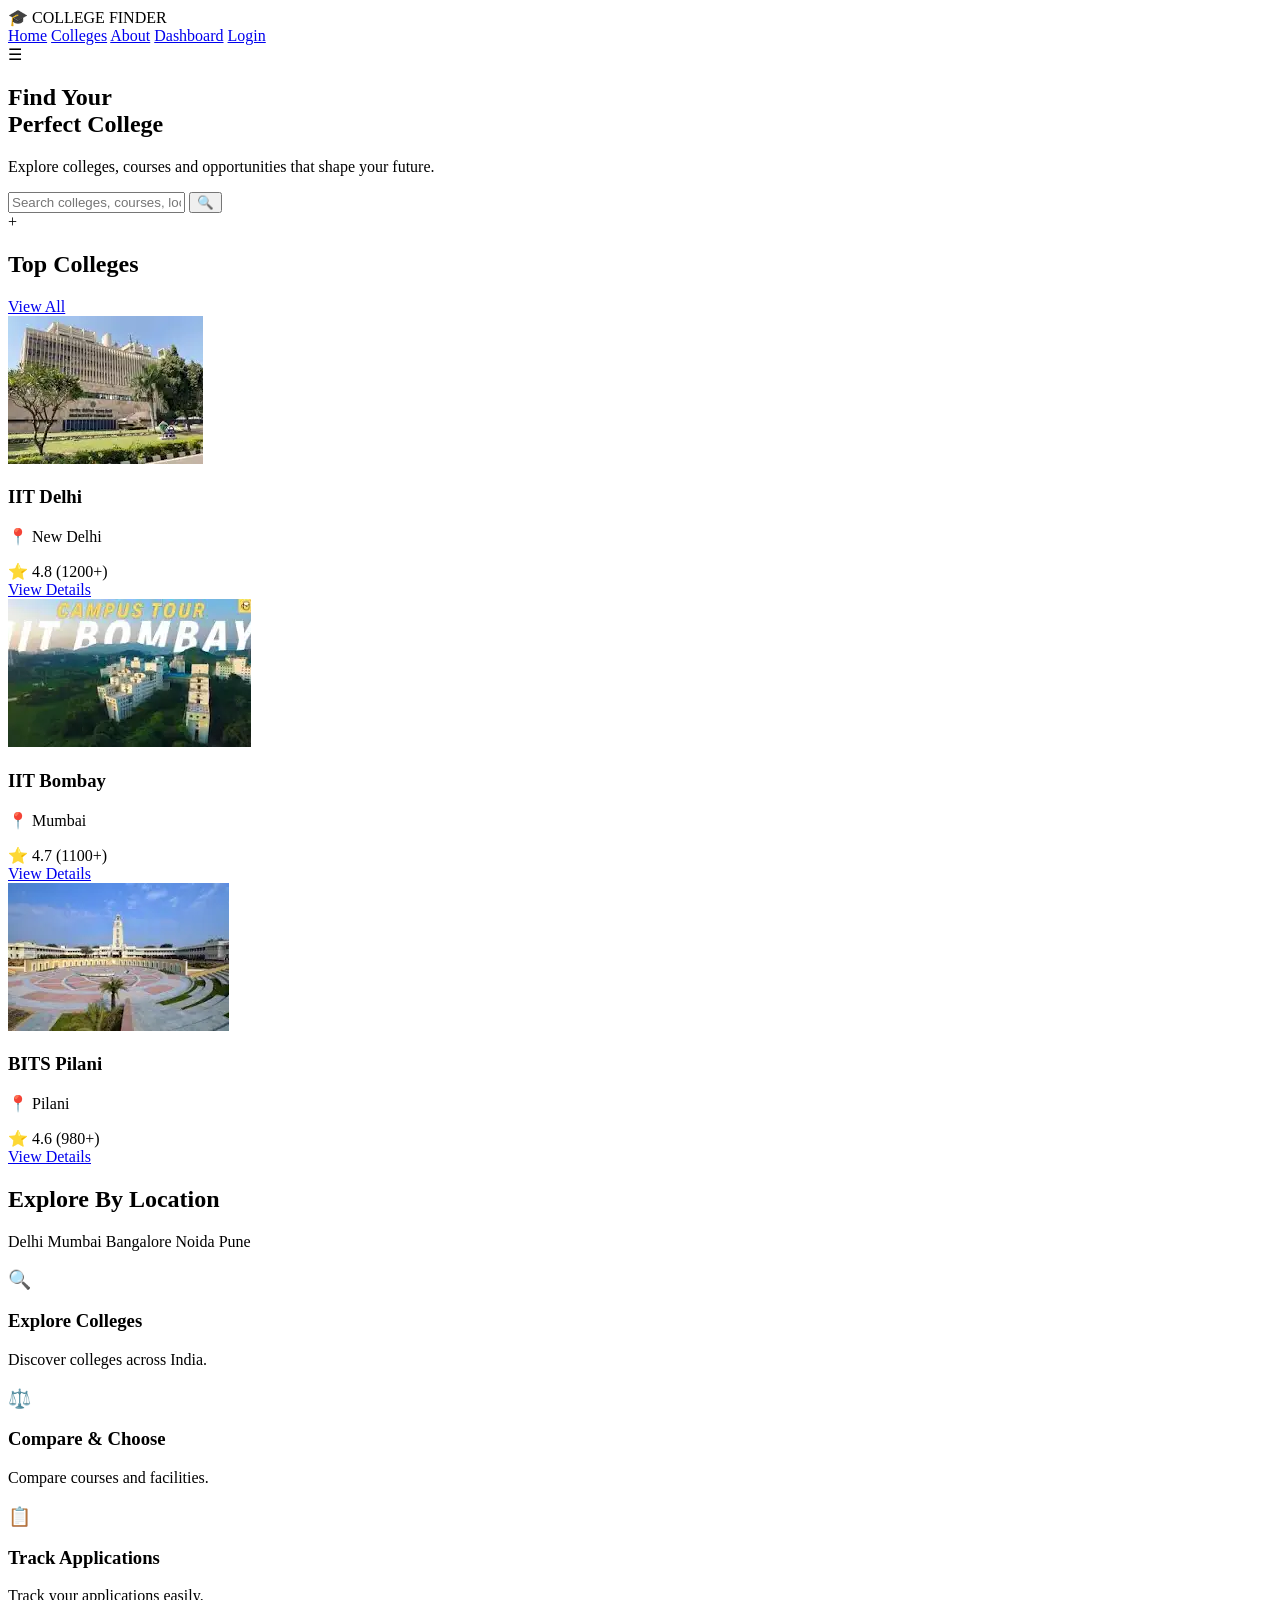
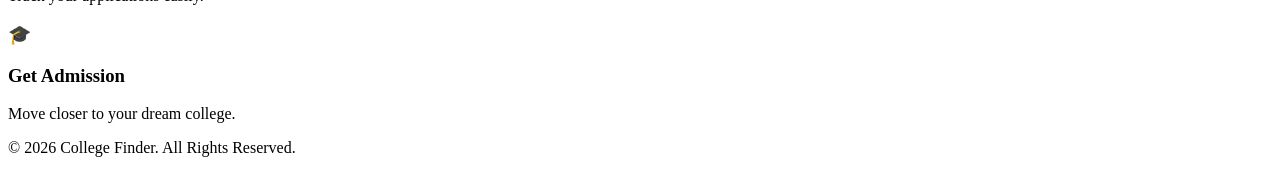
==== index.html @ 6013d54e "Initial project upload" ====
<!DOCTYPE html>
<html lang="en">
<head>
    <meta charset="UTF-8">
    <meta name="viewport" content="width=device-width, initial-scale=1.0">
    <title>College Finder - Home</title>
    <link rel="stylesheet" href="indexstyle.css">
</head>
<body>
    <header>
        <div class="logo-text">🎓 COLLEGE FINDER</div>
        <nav>
            <a href="index.html">Home</a>
            <a href="college.html">Colleges</a>
            <a href="#">About</a>
            <a href="dashboard.html">Dashboard</a>
            <a href="login.html">Login</a>
        </nav>
        <div class="menu">☰</div>
    </header>

    <section class="hero">
        <div>
            <h1>Find Your<br>Perfect College</h1>
            <p>Explore colleges, courses and opportunities that shape your future.</p>
            <div class="search">
                <input type="text" placeholder="Search colleges, courses, locations...">
                <button>🔍</button>
            </div>
        </div>
    </section>+

    <section class="section">
        <div class="section-title">
            <h2>Top Colleges</h2>
            <a href="#">View All</a>
        </div>

        <div class="college-grid">
            <div class="card">
                <img src="iitdelhiimage.jpg" alt="College">
                <h3>IIT Delhi</h3>
                <p>📍 New Delhi</p>
                <div class="rating">⭐ 4.8 <span>(1200+)</span></div>
                <a href="college.html" class="outline-btn">View Details</a>
            </div>

            <div class="card">
                <img src="iitbombayimage.jpg" alt="College">
                <h3>IIT Bombay</h3>
                <p>📍 Mumbai</p>
                <div class="rating">⭐ 4.7 <span>(1100+)</span></div>
                <a href="college.html" class="outline-btn">View Details</a>
            </div>

            <div class="card">
                <img src="bitspilani.jpg" alt="College">
                <h3>BITS Pilani</h3>
                <p>📍 Pilani</p>
                <div class="rating">⭐ 4.6 <span>(980+)</span></div>
                <a href="college.html" class="outline-btn">View Details</a>
            </div>

        
        </div>
    </section>

    <section class="section location-section">
        <h2>Explore By Location</h2>
        <div class="locations">
            <span>Delhi</span>
            <span>Mumbai</span>
            <span>Bangalore</span>
            <span>Noida</span>
            <span>Pune</span>
        </div>
    </section>

    <section class="features">
        <div>
            <h3>🔍</h3>
            <h3>Explore Colleges</h3>
            <p>Discover colleges across India.</p>
        </div>
        <div>
            <h3>⚖️</h3>
            <h3>Compare & Choose</h3>
            <p>Compare courses and facilities.</p>
        </div>
        <div>
            <h3>📋</h3>
            <h3>Track Applications</h3>
            <p>Track your applications easily.</p>
        </div>
        <div>
            <h3>🎓</h3>
            <h3>Get Admission</h3>
            <p>Move closer to your dream college.</p>
        </div>
    </section>

    <footer>
        <p>© 2026 College Finder. All Rights Reserved.</p>
    </footer>
</body>
</html>
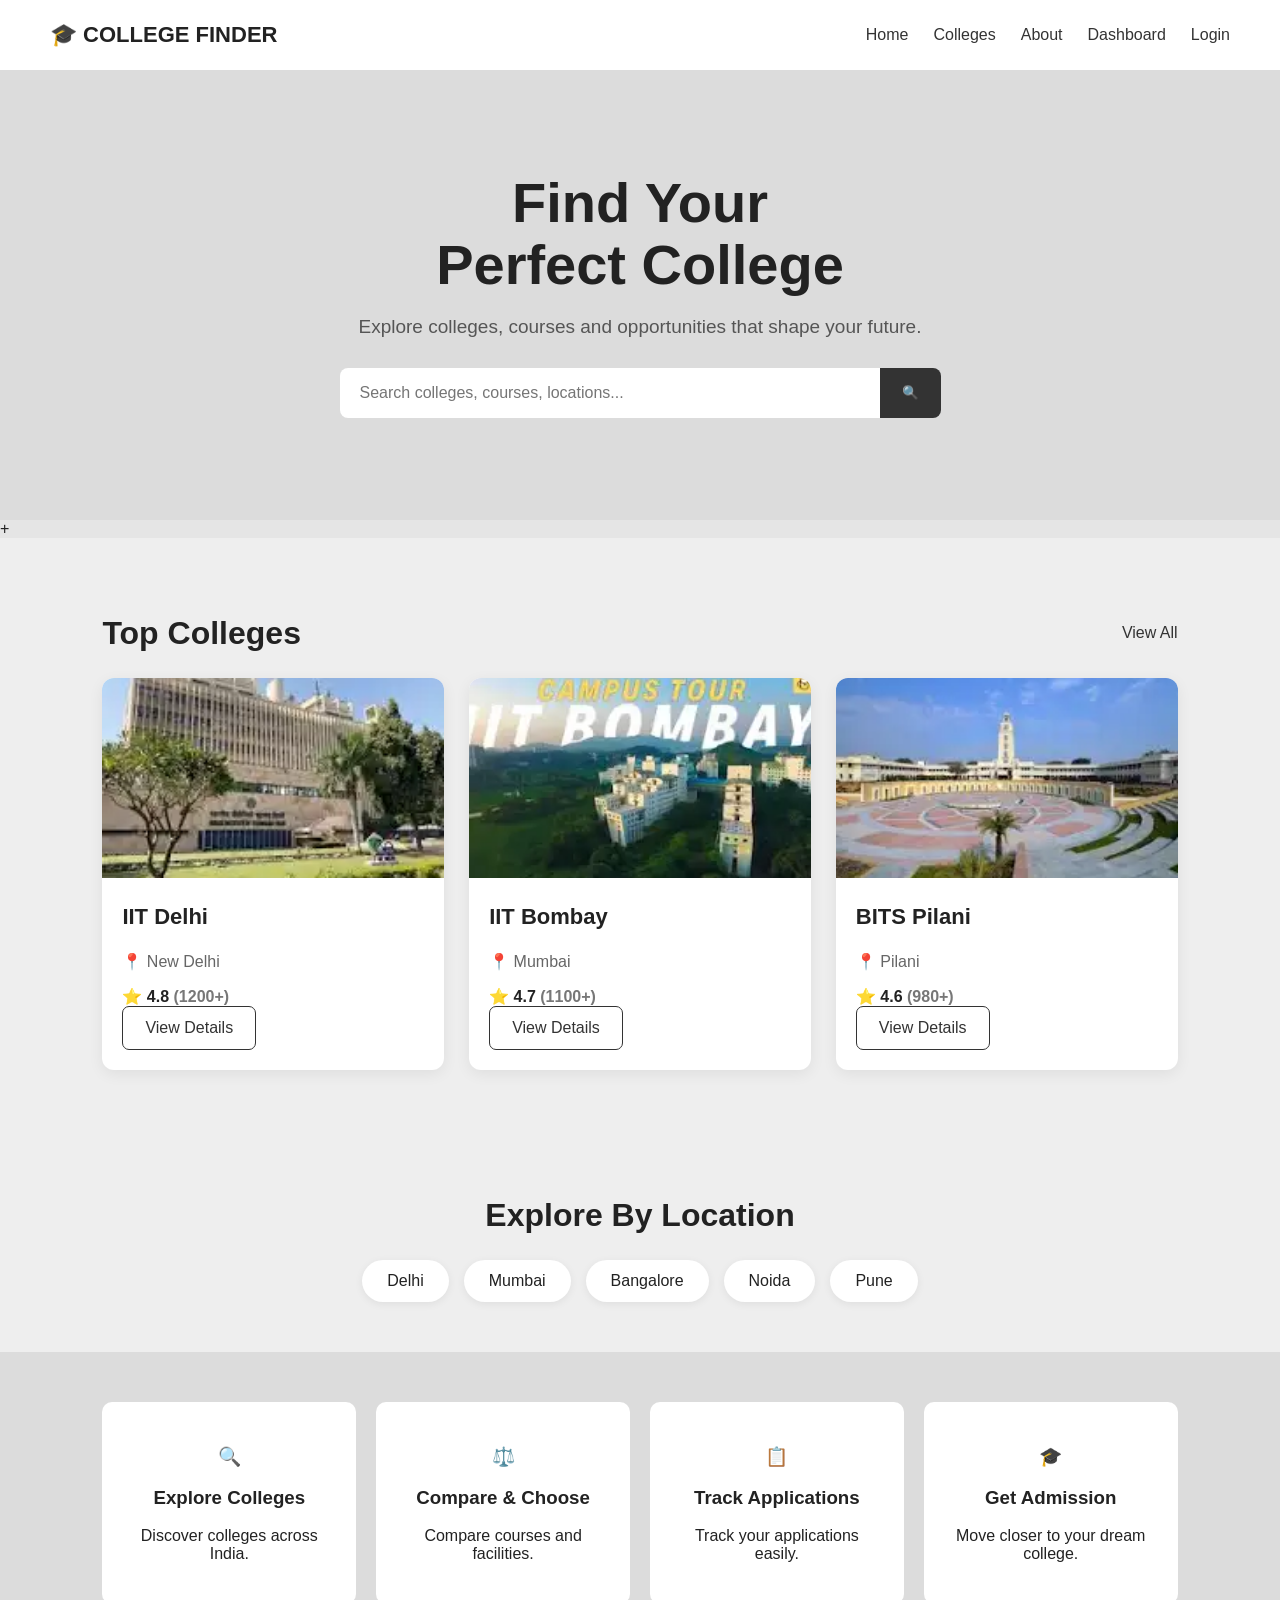
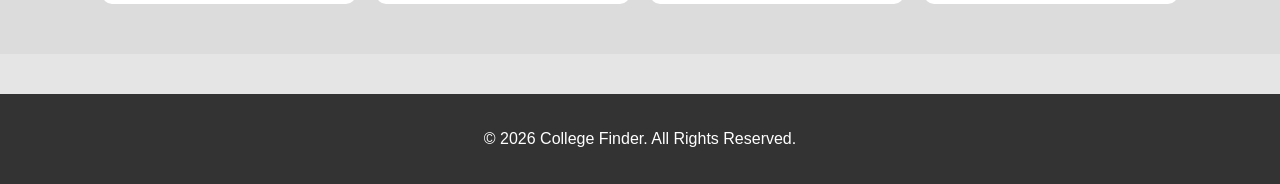
==== commit 691b16e7: "Updated Final Project" ====
--- a/index.html
+++ b/index.html
@@ -4,7 +4,7 @@
     <meta charset="UTF-8">
     <meta name="viewport" content="width=device-width, initial-scale=1.0">
     <title>College Finder - Home</title>
-    <link rel="stylesheet" href="indexstyle.css">
+    <link rel="stylesheet" href="style.css">
 </head>
 <body>
     <header>
@@ -38,7 +38,7 @@
 
         <div class="college-grid">
             <div class="card">
-                <img src="iitdelhiimage.jpg" alt="College">
+                <img src="Images/iitdelhiimage.jpg" alt="College">
                 <h3>IIT Delhi</h3>
                 <p>📍 New Delhi</p>
                 <div class="rating">⭐ 4.8 <span>(1200+)</span></div>
@@ -46,7 +46,7 @@
             </div>
 
             <div class="card">
-                <img src="iitbombayimage.jpg" alt="College">
+                <img src="Images/iitbombayimage.jpg" alt="College">
                 <h3>IIT Bombay</h3>
                 <p>📍 Mumbai</p>
                 <div class="rating">⭐ 4.7 <span>(1100+)</span></div>
@@ -54,7 +54,7 @@
             </div>
 
             <div class="card">
-                <img src="bitspilani.jpg" alt="College">
+                <img src="Images/bitspilani.jpg" alt="College">
                 <h3>BITS Pilani</h3>
                 <p>📍 Pilani</p>
                 <div class="rating">⭐ 4.6 <span>(980+)</span></div>
--- a/style.css
+++ b/style.css
@@ -0,0 +1,434 @@
+body{
+    margin:0;
+    font-family:Arial,sans-serif;
+    background:#eee;
+    color:#222;
+}
+header{
+    height:70px;
+    background:#fff;
+    display:flex;
+    align-items:center;
+    justify-content:space-between;
+    padding:0 50px;
+    box-shadow:0 2px 8px #0001;
+}
+.logo-text{font-size:22px;font-weight:bold}
+nav{display:flex;gap:30px}
+nav a{text-decoration:none;color:#333}
+.menu{display:none}
+.hero{
+    min-height:450px;
+    display:flex;
+    justify-content:center;
+    align-items:center;
+    text-align:center;
+    background:#dcdcdc;
+}
+.hero h1{font-size:56px;line-height:1.1;margin:0 0 20px}
+.hero p{font-size:19px;color:#555;margin-bottom:30px}
+.search{display:flex;justify-content:center}
+.search input{
+    width:500px;
+    padding:16px 20px;
+    border:0;
+    border-radius:8px 0 0 8px;
+    font-size:16px;
+}
+.search button{
+    padding:16px 22px;
+    border:0;
+    background:#333;
+    color:#fff;
+    border-radius:0 8px 8px 0;
+}
+.section{padding:50px 8%;background:#eee}
+.section-title{
+    display:flex;
+    justify-content:space-between;
+    align-items:center;
+}
+.section-title h2,.location-section h2{font-size:32px}
+.section-title a{color:#333;text-decoration:none}
+.college-grid{
+    display:grid;
+    grid-template-columns:repeat(3,1fr);
+    gap:25px;
+}
+.card{
+    background:#fff;
+    border-radius:12px;
+    overflow:hidden;
+    padding-bottom:20px;
+    box-shadow:0 4px 15px #0001;
+}
+.card img{
+    width:100%;
+    height:200px;
+    object-fit:cover;
+}
+.card h3,.card p,.card .rating,.card .outline-btn{
+    margin-left:20px;
+    margin-right:20px;
+}
+.card h3{font-size:22px}
+.card p,.rating span{color:#666}
+.outline-btn{
+    display:inline-block;
+    padding:10px 18px;
+    border:1px solid #333;
+    border-radius:6px;
+    color:#333;
+    text-decoration:none;
+}
+.location-section{text-align:center}
+.locations{
+    display:flex;
+    justify-content:center;
+    gap:15px;
+    flex-wrap:wrap;
+}
+.locations span{
+    background:#fff;
+    padding:12px 25px;
+    border-radius:25px;
+    box-shadow:0 2px 8px #0001;
+}
+.features{
+    display:grid;
+    grid-template-columns:repeat(4,1fr);
+    gap:20px;
+    padding:50px 8%;
+    background:#dcdcdc;
+    text-align:center;
+}
+.features>div{
+    background:#fff;
+    padding:25px;
+    border-radius:10px;
+}
+footer{
+    background:#333;
+    color:#fff;
+    text-align:center;
+    padding:20px;
+}
+@media(max-width:768px){
+    header{padding:0 20px}
+    nav{display:none}
+    .menu{display:block;font-size:25px}
+    .hero h1{font-size:40px}
+    .search input{width:70%}
+    .college-grid,.features{grid-template-columns:1fr}
+}
+body{
+    margin:0;
+    font-family:Arial,sans-serif;
+    background:#e5e5e5;
+    color:#222;
+}
+
+header{
+    height:70px;
+    background:#fff;
+    display:flex;
+    align-items:center;
+    justify-content:space-between;
+    padding:0 50px;
+    box-shadow:0 2px 8px #0001;
+}
+
+.logo-text{
+    font-size:22px;
+    font-weight:bold;
+}
+
+nav{
+    display:flex;
+    gap:25px;
+}
+
+nav a{
+    color:#333;
+    text-decoration:none;
+}
+
+.details{
+    max-width:1100px;
+    margin:40px auto;
+    padding:0 20px;
+}
+
+.breadcrumb{
+    color:#666;
+    margin-bottom:20px;
+}
+
+.college-header{
+    display:grid;
+    grid-template-columns:40% 60%;
+    background:#fff;
+    border-radius:15px;
+    overflow:hidden;
+    box-shadow:0 5px 20px #0002;
+}
+
+.college-header img{
+    width:100%;
+    height:100%;
+    min-height:350px;
+    object-fit:cover;
+}
+
+.college-info{
+    padding:40px;
+}
+
+.college-info h1{
+    font-size:36px;
+    margin:15px 0;
+}
+
+.rating{
+    font-weight:bold;
+}
+
+.rating span{
+    color:#777;
+}
+
+.college-tags{
+    display:flex;
+    flex-wrap:wrap;
+    gap:10px;
+    margin:25px 0;
+}
+
+.college-tags span{
+    background:#e5e5e5;
+    padding:9px 14px;
+    border-radius:20px;
+}
+
+.actions{
+    display:flex;
+    gap:12px;
+}
+
+.btn,.outline-btn{
+    padding:12px 22px;
+    border-radius:7px;
+    text-decoration:none;
+}
+
+.btn{
+    background:#333;
+    color:#fff;
+}
+
+.outline-btn{
+    border:1px solid #333;
+    color:#333;
+}
+
+.details-section{
+    background:#fff;
+    margin-top:25px;
+    padding:30px;
+    border-radius:15px;
+    box-shadow:0 4px 15px #0001;
+}
+
+.details-section h2{
+    margin-top:0;
+}
+
+.highlights{
+    display:grid;
+    grid-template-columns:1fr 1fr;
+    gap:10px;
+}
+
+.course-grid{
+    display:grid;
+    grid-template-columns:repeat(4,1fr);
+    gap:15px;
+}
+
+.course{
+    background:#e5e5e5;
+    padding:20px;
+    text-align:center;
+    border-radius:10px;
+}
+
+.review-grid{
+    display:grid;
+    grid-template-columns:repeat(3,1fr);
+    gap:15px;
+}
+
+.review{
+    background:#e5e5e5;
+    padding:20px;
+    border-radius:10px;
+}
+
+footer{
+    background:#333;
+    color:#fff;
+    text-align:center;
+    padding:20px;
+    margin-top:40px;
+}
+
+@media(max-width:768px){
+    header{
+        padding:0 20px;
+    }
+
+    nav{
+        display:none;
+    }
+
+    .college-header{
+        grid-template-columns:1fr;
+    }
+
+    .college-info{
+        padding:25px;
+    }
+
+    .college-info h1{
+        font-size:28px;
+    }
+
+    .highlights,
+    .course-grid,
+    .review-grid{
+        grid-template-columns:1fr;
+    }
+}
+body{
+    margin:0;
+    font-family:Arial,sans-serif;
+    background:#e5e5e5;
+}
+
+.dashboard{
+    display:flex;
+    min-height:100vh;
+}
+
+aside{
+    width:220px;
+    background:#333;
+    color:white;
+    padding:25px;
+}
+
+aside h2{
+    font-size:18px;
+}
+
+.profile{
+    text-align:center;
+    margin:30px 0;
+}
+
+.profile p{
+    color:#bbb;
+    font-size:13px;
+}
+
+aside a{
+    display:block;
+    color:white;
+    text-decoration:none;
+    padding:12px;
+    margin:5px 0;
+    border-radius:5px;
+}
+
+aside a:hover,
+.selected{
+    background:#555;
+}
+
+main{
+    flex:1;
+    max-width:1000px;
+    margin:auto;
+    padding:40px;
+}
+
+.stats{
+    display:grid;
+    grid-template-columns:repeat(4,1fr);
+    gap:15px;
+    margin:25px 0;
+}
+
+.stats div{
+    background:white;
+    padding:20px;
+    border-radius:10px;
+}
+
+.stats b,
+.stats strong{
+    display:block;
+    margin-top:8px;
+}
+
+.application{
+    display:flex;
+    align-items:center;
+    gap:20px;
+    background:white;
+    padding:18px;
+    margin:10px 0;
+    border-radius:10px;
+}
+
+.application span{
+    font-size:30px;
+}
+
+.application div{
+    flex:1;
+}
+
+.application p{
+    margin:5px 0;
+}
+
+.pending{color:#d39e00}
+.accepted{color:green}
+.rejected{color:red}
+
+.courses{
+    display:flex;
+    flex-wrap:wrap;
+    gap:10px;
+}
+
+.courses span{
+    background:white;
+    padding:10px 18px;
+    border-radius:20px;
+}
+
+@media(max-width:768px){
+    aside{
+        display:none;
+    }
+
+    main{
+        padding:20px;
+    }
+
+    .stats{
+        grid-template-columns:1fr 1fr;
+    }
+}
